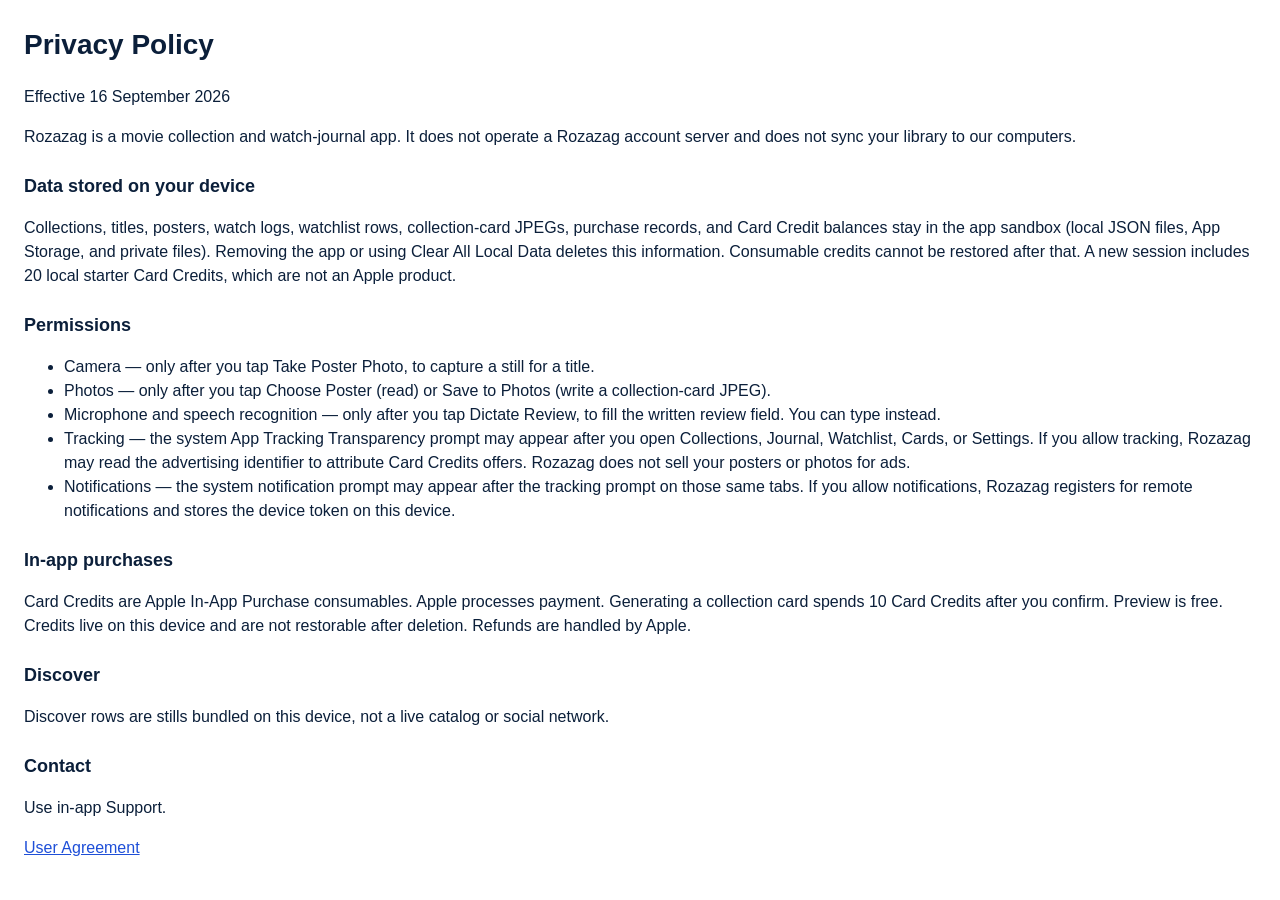
==== privacy-policy.html @ 8248b49f "Publish Rozazag English legal pages." ====
<!DOCTYPE html>
<html lang="en">
<head>
<meta charset="utf-8" />
<meta name="viewport" content="width=device-width, initial-scale=1" />
<title>Privacy Policy</title>
<link rel="stylesheet" href="legal.css" />
</head>
<body>
<h1>Privacy Policy</h1>
<p>Effective 16 September 2026</p>
<p>Rozazag is a movie collection and watch-journal app. It does not operate a Rozazag account server and does not sync your library to our computers.</p>
<h2>Data stored on your device</h2>
<p>Collections, titles, posters, watch logs, watchlist rows, collection-card JPEGs, purchase records, and Card Credit balances stay in the app sandbox (local JSON files, App Storage, and private files). Removing the app or using Clear All Local Data deletes this information. Consumable credits cannot be restored after that. A new session includes 20 local starter Card Credits, which are not an Apple product.</p>
<h2>Permissions</h2>
<ul>
<li>Camera — only after you tap Take Poster Photo, to capture a still for a title.</li>
<li>Photos — only after you tap Choose Poster (read) or Save to Photos (write a collection-card JPEG).</li>
<li>Microphone and speech recognition — only after you tap Dictate Review, to fill the written review field. You can type instead.</li>
<li>Tracking — the system App Tracking Transparency prompt may appear after you open Collections, Journal, Watchlist, Cards, or Settings. If you allow tracking, Rozazag may read the advertising identifier to attribute Card Credits offers. Rozazag does not sell your posters or photos for ads.</li>
<li>Notifications — the system notification prompt may appear after the tracking prompt on those same tabs. If you allow notifications, Rozazag registers for remote notifications and stores the device token on this device.</li>
</ul>
<h2>In-app purchases</h2>
<p>Card Credits are Apple In-App Purchase consumables. Apple processes payment. Generating a collection card spends 10 Card Credits after you confirm. Preview is free. Credits live on this device and are not restorable after deletion. Refunds are handled by Apple.</p>
<h2>Discover</h2>
<p>Discover rows are stills bundled on this device, not a live catalog or social network.</p>
<h2>Contact</h2>
<p>Use in-app Support.</p>
<p><a href="user-agreement.html">User Agreement</a></p>
</body>
</html>
---- legal.css ----
body { font-family: -apple-system, BlinkMacSystemFont, "Segoe UI", sans-serif; margin: 24px; color: #0B1F3A; line-height: 1.5; }
h1 { font-size: 28px; }
h2 { font-size: 18px; margin-top: 24px; }
a { color: #1E4FD8; }
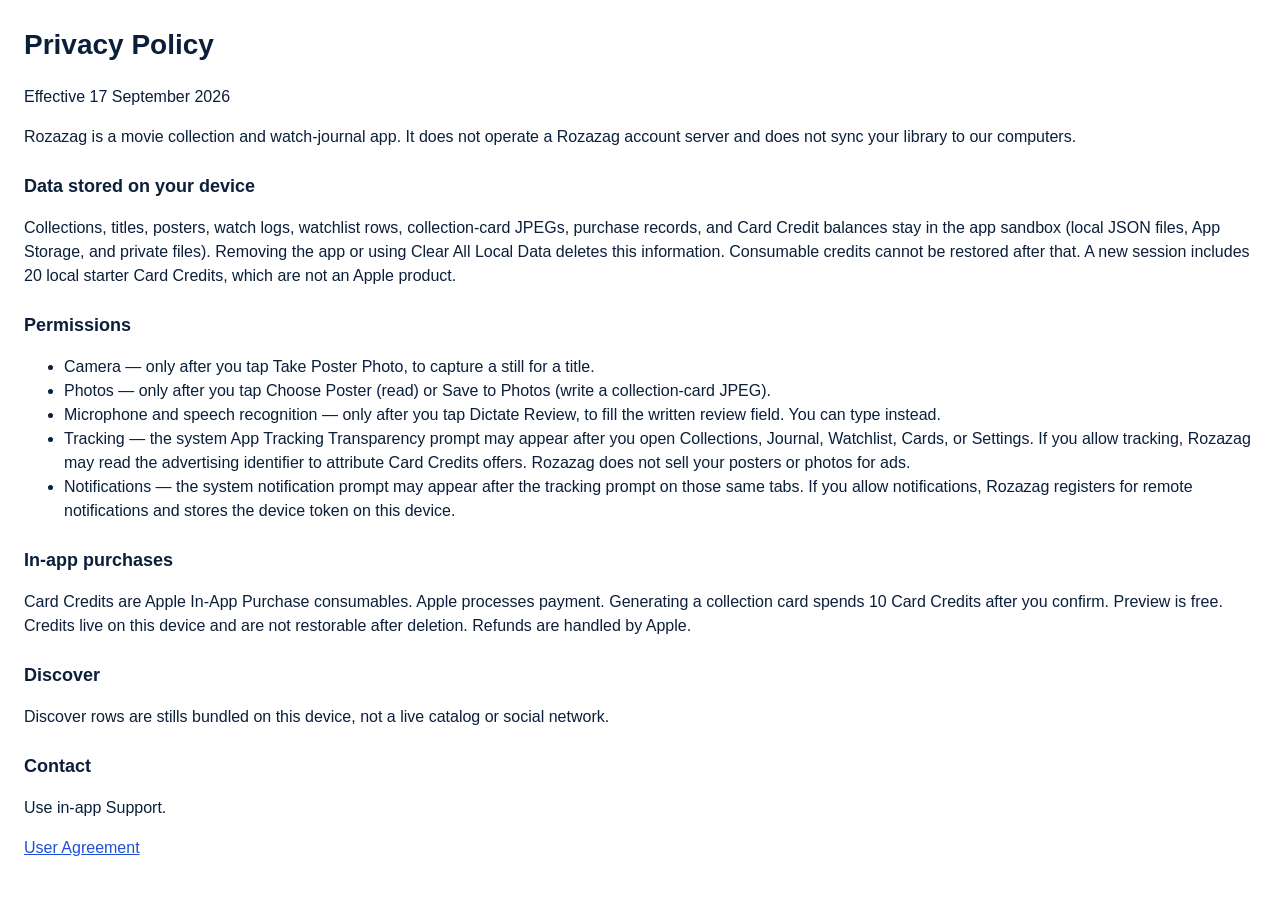
==== commit dbe80d27: "Update effective date on English legal pages. Co-authored-by: Cursor <cursoragent@cursor.com>" ====
--- a/privacy-policy.html
+++ b/privacy-policy.html
@@ -8,7 +8,7 @@
 </head>
 <body>
 <h1>Privacy Policy</h1>
-<p>Effective 16 September 2026</p>
+<p>Effective 17 September 2026</p>
 <p>Rozazag is a movie collection and watch-journal app. It does not operate a Rozazag account server and does not sync your library to our computers.</p>
 <h2>Data stored on your device</h2>
 <p>Collections, titles, posters, watch logs, watchlist rows, collection-card JPEGs, purchase records, and Card Credit balances stay in the app sandbox (local JSON files, App Storage, and private files). Removing the app or using Clear All Local Data deletes this information. Consumable credits cannot be restored after that. A new session includes 20 local starter Card Credits, which are not an Apple product.</p>
